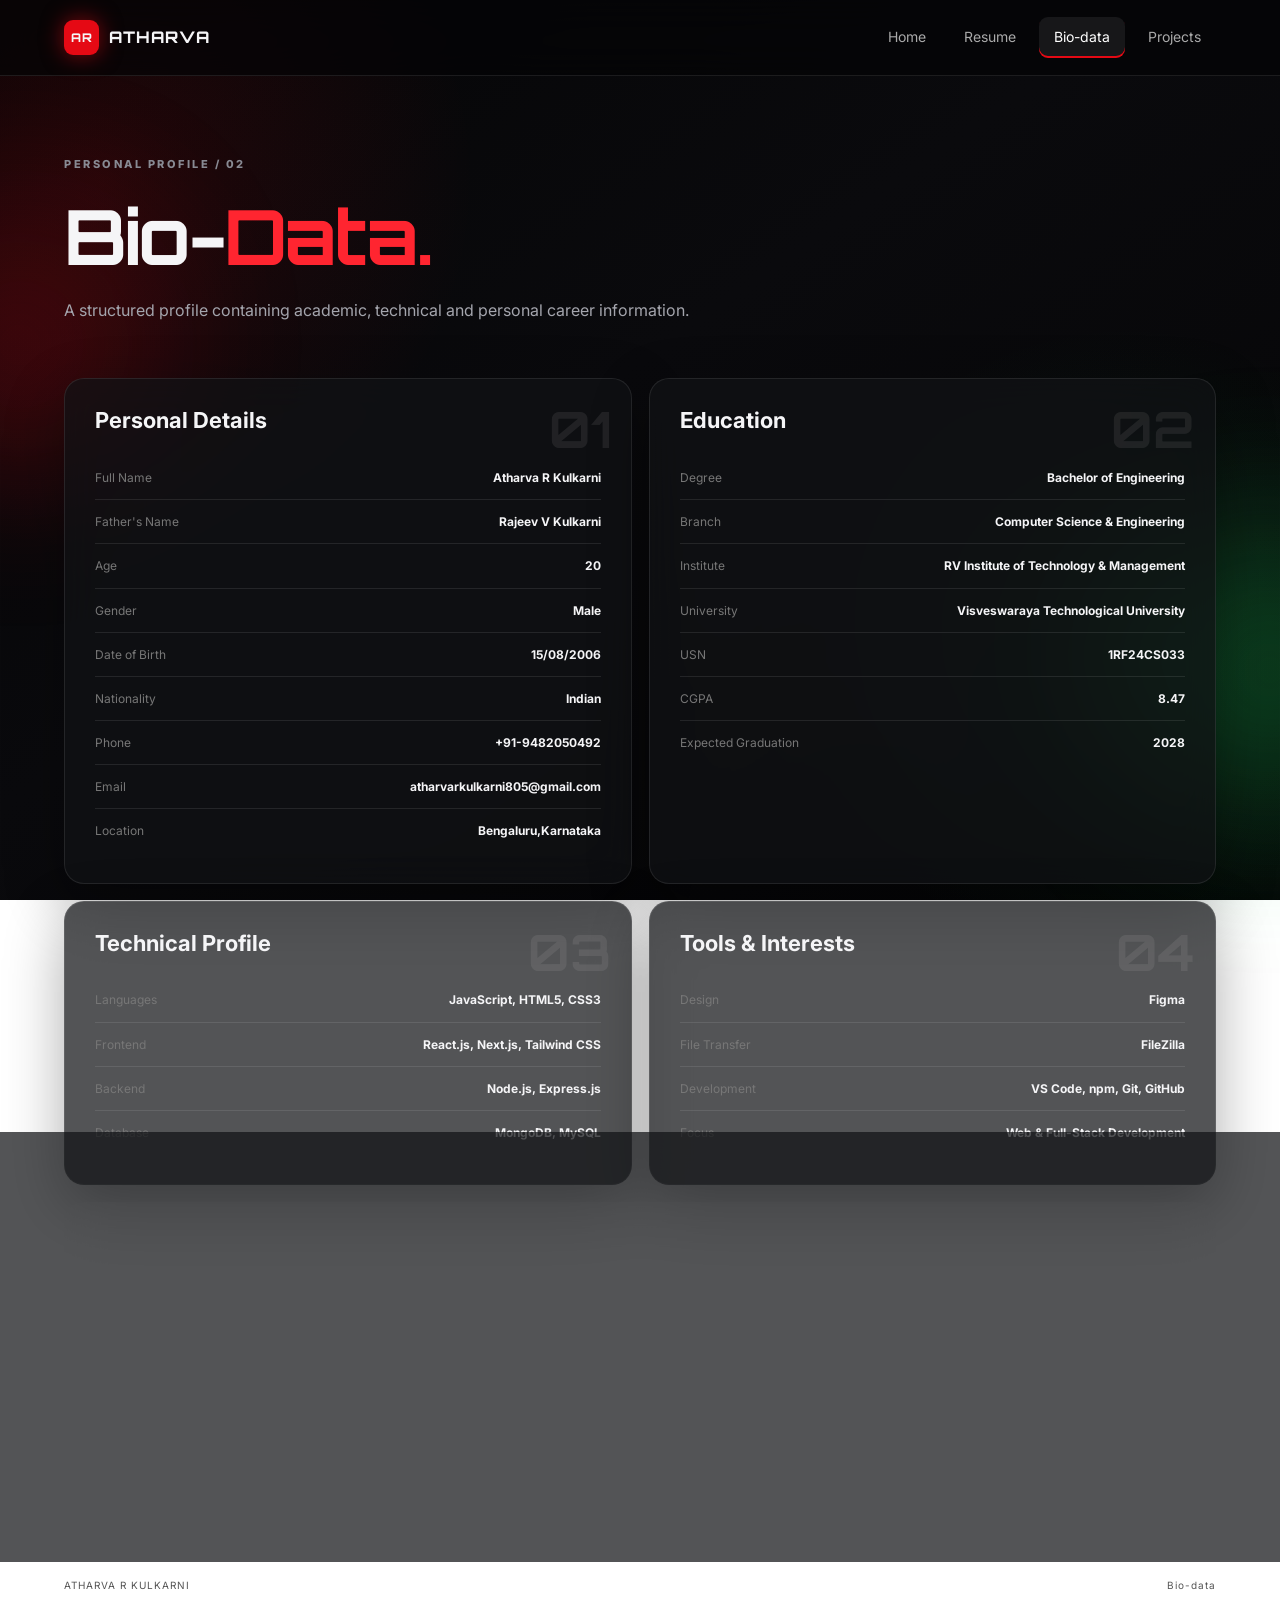
==== biodata.html @ 6863f78d "Add files via upload" ====
<!DOCTYPE html>
<html lang="en">
<head>
  <meta charset="UTF-8">
  <meta name="viewport" content="width=device-width, initial-scale=1.0">
  <title>Bio-data | Atharva R Kulkarni</title>
  <link rel="preconnect" href="https://fonts.googleapis.com">
  <link rel="preconnect" href="https://fonts.gstatic.com" crossorigin>
  <link href="https://fonts.googleapis.com/css2?family=Inter:wght@400;500;600;700;800&family=Orbitron:wght@500;600;700;800&display=swap" rel="stylesheet">
  <link rel="stylesheet" href="style.css">
  <link rel="icon" href="Screenshot 2026-10-08 222254.png">
</head>
<body>
  <div class="ambient ambient-one"></div><div class="ambient ambient-two"></div>
  <header class="navbar">
    <a class="brand" href="index.html"><span>AR</span> ATHARVA</a>
    <button class="menu-toggle" aria-label="Open navigation">☰</button>
    <nav class="nav-links"><a href="index.html">Home</a><a href="resume.html">Resume</a><a class="active" href="biodata.html">Bio-data</a><a href="projects.html">Projects</a></nav>
  </header>

  <main class="page-shell inner-page">
    <div class="page-title">
      <p class="eyebrow">PERSONAL PROFILE / 02</p>
      <h1>Bio-<span>Data.</span></h1>
      <p>A structured profile containing academic, technical and personal career information.</p>
    </div>

    <section class="biodata-grid">
      <article class="bio-card glass">
        <div class="bio-number">01</div><h2>Personal Details</h2>
        <div class="data-table">
          <div><span>Full Name</span><strong>Atharva R Kulkarni</strong></div>
          <div><span>Father's Name</span><strong>Rajeev V Kulkarni</strong></div>
          <div><span>Age</span><strong>20</strong></div>
          <div><span>Gender</span><strong>Male</strong></div>
          <div><span>Date of Birth</span><strong>15/08/2006</strong></div>
          <div><span>Nationality</span><strong>Indian</strong></div>
          <div><span>Phone</span><strong>+91-9482050492</strong></div>
          <div><span>Email</span><strong>atharvarkulkarni805@gmail.com</strong></div>
          <div><span>Location</span><strong>Bengaluru,Karnataka</strong></div>
        </div>
      </article>

      <article class="bio-card glass">
        <div class="bio-number">02</div><h2>Education</h2>
        <div class="data-table">
          <div><span>Degree</span><strong>Bachelor of Engineering</strong></div>
          <div><span>Branch</span><strong>Computer Science & Engineering</strong></div>
          <div><span>Institute</span><strong>RV Institute of Technology & Management</strong></div>
          <div><span>University</span><strong>Visveswaraya Technological University</strong></div>
          <div><span>USN</span><strong>1RF24CS033</strong></div>
          <div><span>CGPA</span><strong>8.47</strong></div>
          <div><span>Expected Graduation</span><strong>2028</strong></div>
        </div>
      </article>

      <article class="bio-card glass">
        <div class="bio-number">03</div><h2>Technical Profile</h2>
        <div class="data-table">
          <div><span>Languages</span><strong>JavaScript, HTML5, CSS3</strong></div>
          <div><span>Frontend</span><strong>React.js, Next.js, Tailwind CSS</strong></div>
          <div><span>Backend</span><strong>Node.js, Express.js</strong></div>
          <div><span>Database</span><strong>MongoDB, MySQL</strong></div>
        </div>
      </article>

      <article class="bio-card glass">
        <div class="bio-number">04</div><h2>Tools & Interests</h2>
        <div class="data-table">
          <div><span>Design</span><strong>Figma</strong></div>
          <div><span>File Transfer</span><strong>FileZilla</strong></div>
          <div><span>Development</span><strong>VS Code, npm, Git, GitHub</strong></div>
          <div><span>Focus</span><strong>Web & Full-Stack Development</strong></div>
        </div>
      </article>
    </section>

    <section class="quote-panel glass">
      <p class="eyebrow">PERSONAL STATEMENT</p>
      <blockquote>“Learn by building, improve by solving, and keep shipping.”</blockquote>
      <p class="muted">Focused on strengthening practical development skills through academic projects, experimentation and modern web technologies.</p>
    </section>
  </main>

  <footer class="footer"><span>ATHARVA R KULKARNI</span><span>Bio-data</span></footer>
  <script src="script.js"></script>
</body>
</html>
---- style.css ----
:root {
  --bg: #070708;
  --panel: rgba(17, 18, 21, .72);
  --panel-solid: #111216;
  --text: #f5f5f7;
  --muted: #a4a5ad;
  --line: rgba(255,255,255,.09);
  --red: #e50914;
  --red-bright: #ff2530;
  --green: #1ed760;
  --cyan: #20e8ff;
  --purple: #9b5cff;
  --shadow-red: 0 0 35px rgba(229,9,20,.20);
  --shadow-green: 0 0 35px rgba(30,215,96,.14);
  --radius: 22px;
}

* { box-sizing: border-box; margin: 0; padding: 0; }
html { scroll-behavior: smooth; }
body {
  min-height: 100vh;
  background:
    radial-gradient(circle at 8% 20%, rgba(229,9,20,.13), transparent 27%),
    radial-gradient(circle at 88% 72%, rgba(30,215,96,.08), transparent 25%),
    linear-gradient(145deg, #050506, #0a0a0d 45%, #050506);
  background-attachment: fixed;
  color: var(--text);
  font-family: Inter, system-ui, sans-serif;
  line-height: 1.6;
  overflow-x: hidden;
}

body::before {
  content: "";
  position: fixed;
  inset: 0;
  pointer-events: none;
  z-index: -1;
  opacity: .18;
  background-image: linear-gradient(rgba(255,255,255,.025) 1px, transparent 1px), linear-gradient(90deg, rgba(255,255,255,.025) 1px, transparent 1px);
  background-size: 55px 55px;
  mask-image: linear-gradient(to bottom, black, transparent 80%);
}

a { color: inherit; text-decoration: none; }
button { font: inherit; }
.ambient { position: fixed; border-radius: 50%; filter: blur(90px); pointer-events: none; z-index: -2; opacity: .28; }
.ambient-one { width: 240px; height: 240px; background: var(--red); left: -100px; top: 25%; animation: drift 9s ease-in-out infinite; }
.ambient-two { width: 280px; height: 280px; background: var(--green); right: -130px; bottom: 10%; animation: drift 12s ease-in-out infinite reverse; }
@keyframes drift { 50% { transform: translate(30px,-35px) scale(1.08); } }

.navbar {
  height: 76px; padding: 0 5vw; display: flex; align-items: center; justify-content: space-between;
  position: sticky; top: 0; z-index: 100; background: rgba(5,5,6,.72); backdrop-filter: blur(18px);
  border-bottom: 1px solid var(--line);
}
.brand { font-family: Orbitron, sans-serif; font-weight: 800; letter-spacing: 1px; display:flex; gap:10px; align-items:center; }
.brand span { display:grid; place-items:center; width:35px; height:35px; border-radius:9px; background:var(--red); box-shadow:0 0 22px rgba(229,9,20,.55); font-size:12px; }
.nav-links { display:flex; gap:8px; }
.nav-links a { color:#aaa; padding:9px 15px; border-radius:9px; font-size:14px; transition:.25s; }
.nav-links a:hover, .nav-links a.active { color:#fff; background:rgba(255,255,255,.07); }
.nav-links a.active { box-shadow: inset 0 -2px 0 var(--red); }
.menu-toggle { display:none; background:none; border:0; color:#fff; font-size:25px; }

.page-shell { width:min(1160px, 90vw); margin:auto; }
.hero { min-height:calc(100vh - 76px); display:grid; grid-template-columns:1.3fr .7fr; gap:70px; align-items:center; padding:80px 0; }
.eyebrow { color:#888a93; font-size:11px; font-weight:800; letter-spacing:2.5px; text-transform:uppercase; margin-bottom:14px; }
.pulse { display:inline-block; width:7px; height:7px; border-radius:50%; background:var(--green); box-shadow:0 0 14px var(--green); margin-right:8px; }
h1,h2,h3 { line-height:1.08; }
.hero h1 { font-family:Orbitron, sans-serif; font-size:clamp(48px,8vw,96px); letter-spacing:-4px; margin-bottom:24px; text-shadow:0 0 40px rgba(229,9,20,.15); }
h1 span, h2 span { color:var(--red-bright); }
.hero-text { max-width:650px; color:var(--muted); font-size:17px; }
.hero-text strong { color:#fff; }
.hero-actions { display:flex; gap:12px; margin:30px 0; flex-wrap:wrap; }
.btn { display:inline-flex; align-items:center; justify-content:center; gap:9px; padding:12px 20px; border-radius:10px; font-weight:700; font-size:13px; transition:.25s; }
.btn-primary { background:var(--red); box-shadow:0 0 25px rgba(229,9,20,.27); }
.btn-primary:hover { transform:translateY(-3px); box-shadow:0 0 35px rgba(229,9,20,.5); }
.btn-ghost { border:1px solid var(--line); background:rgba(255,255,255,.035); }
.btn-ghost:hover { background:rgba(255,255,255,.08); transform:translateY(-3px); }
.quick-stats { display:flex; gap:38px; }
.quick-stats strong { display:block; font:700 25px Orbitron; }
.quick-stats small { color:#777; font-size:11px; }
.glass { background:var(--panel); border:1px solid var(--line); backdrop-filter:blur(18px); box-shadow:0 20px 60px rgba(0,0,0,.32); }
.profile-card { padding:45px 28px; text-align:center; border-radius:var(--radius); position:relative; overflow:hidden; }
.profile-card::after { content:""; position:absolute; inset:-100px; background:radial-gradient(circle, rgba(229,9,20,.15), transparent 35%); pointer-events:none; }
.profile-ring { width:150px; height:150px; border:1px solid rgba(229,9,20,.6); border-radius:50%; margin:0 auto 22px; padding:9px; box-shadow:0 0 45px rgba(229,9,20,.25); }
.profile-initials { width:100%; height:100%; display:grid; place-items:center; border-radius:50%; background:linear-gradient(145deg,#1c1d22,#09090b); font:700 38px Orbitron; color:#fff; }
.status { font-size:11px; color:#aaa; display:inline-flex; align-items:center; gap:7px; margin-bottom:15px; }
.status i { width:7px;height:7px;border-radius:50%;background:var(--green);box-shadow:0 0 12px var(--green); }
.profile-card h2 { font-size:23px; margin-bottom:5px; position:relative; }
.profile-card > p { color:#777; font-size:13px; }
.mini-tags,.skill-pills,.tech-list,.tech-cloud { display:flex; gap:7px; flex-wrap:wrap; }
.mini-tags { justify-content:center; margin-top:18px; }
.mini-tags span,.skill-pills span,.tech-list span,.tech-cloud span { padding:6px 10px; border:1px solid var(--line); border-radius:99px; color:#aaa; font-size:11px; background:rgba(255,255,255,.025); }

.section { padding:90px 0; }
.section-heading { display:flex; justify-content:space-between; margin-bottom:28px; }
.section-heading h2 { font:700 clamp(28px,4vw,45px) Orbitron; letter-spacing:-1.5px; }
.feature-grid { display:grid; grid-template-columns:repeat(3,1fr); gap:16px; }
.feature-card { padding:28px; border-radius:18px; transition:.3s; }
.feature-card:hover,.stack-card:hover,.bio-card:hover { transform:translateY(-6px); border-color:rgba(255,255,255,.17); box-shadow:var(--shadow-red); }
.icon { width:42px;height:42px;display:grid;place-items:center;border-radius:11px;background:rgba(229,9,20,.11);color:var(--red-bright);font-size:21px;margin-bottom:20px; }
.feature-card h3 { margin-bottom:10px; font-size:19px; }
.feature-card p,.muted { color:var(--muted); font-size:14px; }
.large-copy { max-width:620px; font-size:16px; }
.split-section { display:grid; grid-template-columns:.9fr 1.1fr; gap:70px; align-items:center; }
.tech-cloud { justify-content:center; gap:10px; }
.tech-cloud span { padding:10px 14px; font-size:12px; transition:.25s; }
.tech-cloud span:nth-child(3n) { border-color:rgba(30,215,96,.25); box-shadow:var(--shadow-green); }
.tech-cloud span:hover { color:#fff; transform:scale(1.05); }

.inner-page { padding:80px 0 100px; }
.page-title { margin-bottom:55px; }
.page-title h1 { font:700 clamp(43px,7vw,76px) Orbitron; letter-spacing:-3px; margin-bottom:15px; }
.page-title > p:last-child { color:var(--muted); max-width:680px; }

.resume-layout { display:grid; grid-template-columns:280px 1fr; gap:22px; align-items:start; }
.resume-sidebar { border-radius:20px; padding:26px; position:sticky; top:98px; }
.resume-avatar { width:74px;height:74px;display:grid;place-items:center;border-radius:18px;background:linear-gradient(145deg,var(--red),#520006);font:700 20px Orbitron;box-shadow:0 0 30px rgba(229,9,20,.25);margin-bottom:18px; }
.resume-sidebar h2 { font-size:20px; }
.accent-text { color:var(--red-bright); font-size:12px; margin:5px 0 22px; }
.contact-list { display:grid; gap:11px; color:#999; font-size:12px; overflow-wrap:anywhere; }
.placeholder { color:#777; }
.resume-divider { height:1px;background:var(--line);margin:24px 0; }
.resume-sidebar h3 { font-size:13px;margin-bottom:12px; }
.resume-content { display:grid; gap:16px; }
.resume-block { padding:30px; border-radius:20px; }
.resume-block h2 { font-size:24px; margin-bottom:14px; }
.resume-block p { color:#aaa; font-size:14px; }
.timeline-row { display:flex; justify-content:space-between; gap:20px; margin-bottom:3px; }
.timeline-row strong { font-size:14px; }
.timeline-row span { color:var(--red-bright); font-size:11px; }
.project-stack { color:var(--green)!important; font-size:12px!important; margin-bottom:15px; }
.clean-list { padding-left:18px; color:#aaa; font-size:14px; display:grid; gap:9px; }
.skill-groups { display:grid; grid-template-columns:1fr 1fr; gap:18px; }
.skill-groups h4 { color:#fff; margin-bottom:4px; font-size:13px; }
.skill-groups p { font-size:12px; }
.course-grid { display:grid; grid-template-columns:repeat(2,1fr); gap:9px; }
.course-grid span { border-left:2px solid var(--red); padding:8px 12px; color:#aaa; background:rgba(255,255,255,.025); font-size:12px; }

.biodata-grid { display:grid; grid-template-columns:1fr 1fr; gap:17px; }
.bio-card { padding:30px; border-radius:20px; position:relative; overflow:hidden; transition:.3s; }
.bio-number { position:absolute; right:20px; top:18px; color:rgba(255,255,255,.08); font:700 50px Orbitron; }
.bio-card h2 { font-size:22px; margin-bottom:23px; }
.data-table { display:grid; gap:0; }
.data-table div { display:flex; justify-content:space-between; gap:20px; padding:12px 0; border-bottom:1px solid var(--line); }
.data-table div:last-child { border-bottom:0; }
.data-table span { color:#777; font-size:12px; }
.data-table strong { text-align:right; font-size:12px; max-width:65%; }
.quote-panel { margin-top:17px; padding:42px; border-radius:20px; text-align:center; }
.quote-panel blockquote { font:600 clamp(22px,4vw,38px) Orbitron; max-width:850px; margin:0 auto 15px; letter-spacing:-1px; }

.project-feature { display:grid; grid-template-columns:.85fr 1.15fr; gap:0; border-radius:22px; overflow:hidden; }
.project-visual { min-height:420px; display:grid; place-items:center; position:relative; background:radial-gradient(circle at center, rgba(229,9,20,.25), transparent 48%),#0b0b0e; overflow:hidden; }
.visual-grid { position:absolute; inset:0; background-image:linear-gradient(rgba(255,255,255,.045) 1px,transparent 1px),linear-gradient(90deg,rgba(255,255,255,.045) 1px,transparent 1px); background-size:35px 35px; transform:perspective(300px) rotateX(55deg) scale(1.7); transform-origin:center bottom; opacity:.5; }
.visual-logo { z-index:1; font:800 48px Orbitron; text-shadow:0 0 30px rgba(229,9,20,.7); }
.visual-logo span { color:var(--red); }
.project-info { padding:48px; display:flex; flex-direction:column; justify-content:center; }
.project-info h2 { font:700 clamp(28px,4vw,47px) Orbitron; letter-spacing:-2px; margin-bottom:18px; }
.project-info p:not(.eyebrow) { color:#aaa; font-size:14px; max-width:600px; }
.tech-list { margin:25px 0 30px; }
.project-info .btn { align-self:flex-start; }
.stack-grid { display:grid; grid-template-columns:repeat(4,1fr); gap:15px; }
.stack-card { padding:25px; border-radius:18px; transition:.3s; }
.stack-card b { color:var(--red); font:700 11px Orbitron; }
.stack-card h3 { margin:25px 0 13px; font-size:19px; }
.stack-card p { color:#999; font-size:13px; line-height:2; }

.footer { width:90vw; max-width:1160px; margin:auto; padding:25px 0 35px; display:flex; justify-content:space-between; color:#555; font-size:10px; letter-spacing:1px; border-top:1px solid var(--line); }

.reveal { opacity:0; transform:translateY(20px); transition:opacity .65s ease,transform .65s ease; }
.reveal.visible { opacity:1; transform:none; }

@media (max-width: 850px) {
  .menu-toggle { display:block; }
  .nav-links { display:none; position:absolute; left:5vw; right:5vw; top:70px; padding:10px; background:#101115; border:1px solid var(--line); border-radius:14px; flex-direction:column; }
  .nav-links.open { display:flex; }
  .hero,.split-section,.project-feature { grid-template-columns:1fr; }
  .hero { padding-top:55px; gap:40px; }
  .profile-card { max-width:420px; margin:auto; width:100%; }
  .feature-grid,.stack-grid { grid-template-columns:1fr 1fr; }
  .resume-layout { grid-template-columns:1fr; }
  .resume-sidebar { position:static; }
}
@media (max-width: 600px) {
  .page-shell { width:88vw; }
  .navbar { padding:0 6vw; }
  .hero h1 { font-size:52px; letter-spacing:-2px; }
  .feature-grid,.biodata-grid,.skill-groups,.course-grid,.stack-grid { grid-template-columns:1fr; }
  .section { padding:65px 0; }
  .inner-page { padding-top:55px; }
  .project-visual { min-height:280px; }
  .project-info { padding:30px 24px; }
  .resume-block { padding:23px; }
  .data-table div { flex-direction:column; gap:4px; }
  .data-table strong { max-width:100%; text-align:left; }
  .footer { flex-direction:column; gap:8px; }
}
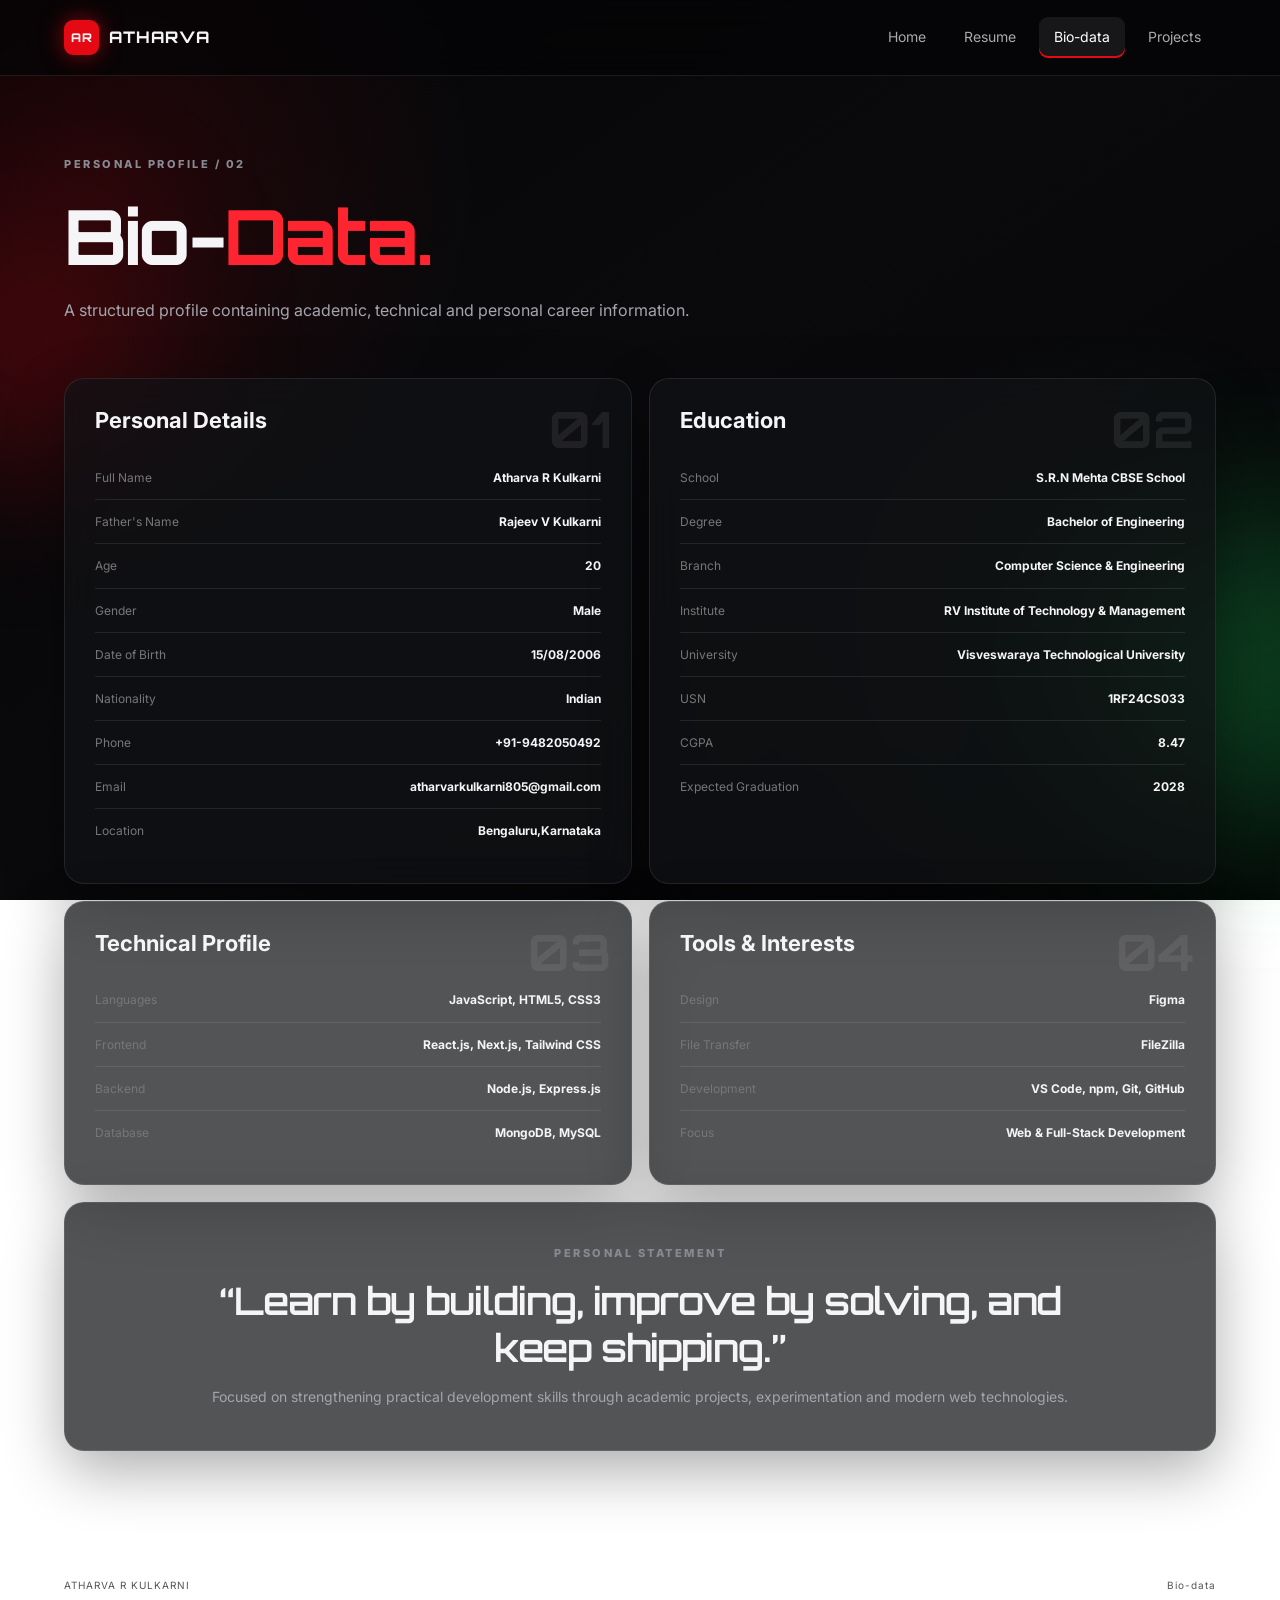
==== commit b98c0441: "Update biodata.html" ====
--- a/biodata.html
+++ b/biodata.html
@@ -44,6 +44,7 @@
       <article class="bio-card glass">
         <div class="bio-number">02</div><h2>Education</h2>
         <div class="data-table">
+          <div><span>School</span><strong>S.R.N Mehta CBSE School</strong></div>
           <div><span>Degree</span><strong>Bachelor of Engineering</strong></div>
           <div><span>Branch</span><strong>Computer Science & Engineering</strong></div>
           <div><span>Institute</span><strong>RV Institute of Technology & Management</strong></div>
